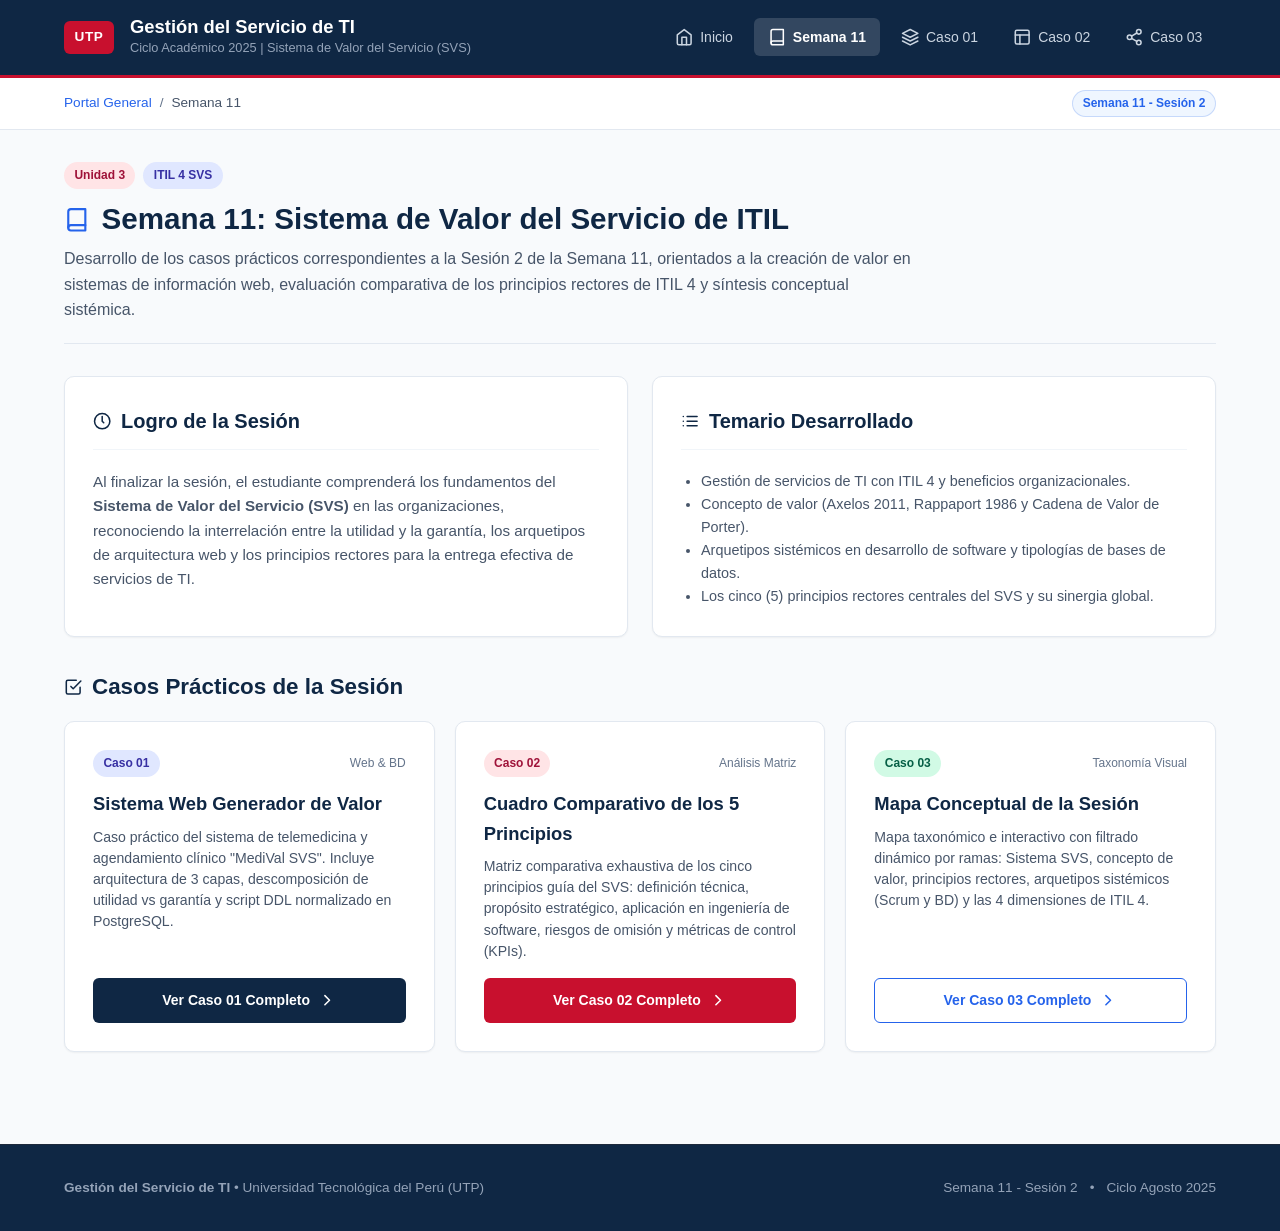
==== semana11/index.html @ 0af180ba "feat: estructura base del curso y desarrollo de casos prácticos semana 11" ====
<!DOCTYPE html>
<html lang="es">
<head>
  <meta charset="UTF-8">
  <meta name="viewport" content="width=device-width, initial-scale=1.0">
  <title>Semana 11: Sistema de Valor del Servicio e ITIL | Gestión del Servicio de TI</title>
  <link rel="stylesheet" href="../assets/css/main.css">
</head>
<body>

  <!-- Encabezado Principal -->
  <header class="header-top">
    <div class="header-container">
      <a href="../index.html" class="brand-section">
        <span class="brand-badge">UTP</span>
        <div>
          <div class="brand-title">Gestión del Servicio de TI</div>
          <div class="brand-subtitle">Ciclo Académico 2025 | Sistema de Valor del Servicio (SVS)</div>
        </div>
      </a>
      <nav class="header-nav">
        <a href="../index.html" class="nav-link">
          <svg class="icon" viewBox="0 0 24 24"><path d="m3 9 9-7 9 7v11a2 2 0 0 1-2 2H5a2 2 0 0 1-2-2z"></path><polyline points="9 22 9 12 15 12 15 22"></polyline></svg>
          Inicio
        </a>
        <a href="index.html" class="nav-link active">
          <svg class="icon" viewBox="0 0 24 24"><path d="M4 19.5A2.5 2.5 0 0 1 6.5 17H20"></path><path d="M6.5 2H20v20H6.5A2.5 2.5 0 0 1 4 19.5v-15A2.5 2.5 0 0 1 6.5 2z"></path></svg>
          Semana 11
        </a>
        <a href="caso01/index.html" class="nav-link">
          <svg class="icon" viewBox="0 0 24 24"><polygon points="12 2 2 7 12 12 22 7 12 2"></polygon><polyline points="2 17 12 22 22 17"></polyline><polyline points="2 12 12 17 22 12"></polyline></svg>
          Caso 01
        </a>
        <a href="caso02/index.html" class="nav-link">
          <svg class="icon" viewBox="0 0 24 24"><rect x="3" y="3" width="18" height="18" rx="2" ry="2"></rect><line x1="3" y1="9" x2="21" y2="9"></line><line x1="9" y1="21" x2="9" y2="9"></line></svg>
          Caso 02
        </a>
        <a href="caso03/index.html" class="nav-link">
          <svg class="icon" viewBox="0 0 24 24"><circle cx="18" cy="5" r="3"></circle><circle cx="6" cy="12" r="3"></circle><circle cx="18" cy="19" r="3"></circle><line x1="8.59" y1="13.51" x2="15.42" y2="17.49"></line><line x1="15.41" y1="6.51" x2="8.59" y2="10.49"></line></svg>
          Caso 03
        </a>
      </nav>
    </div>
  </header>

  <!-- Barra de Ruta y Metadatos -->
  <div class="breadcrumb-bar">
    <div class="breadcrumb-container">
      <div class="breadcrumbs">
        <a href="../index.html">Portal General</a>
        <span class="breadcrumb-separator">/</span>
        <span>Semana 11</span>
      </div>
      <div class="session-tag">Semana 11 - Sesión 2</div>
    </div>
  </div>

  <!-- Contenido Central -->
  <main class="main-wrapper">
    <div class="page-header">
      <div style="display: flex; gap: 0.5rem; margin-bottom: 0.75rem;">
        <span class="badge badge-accent">Unidad 3</span>
        <span class="badge badge-primary">ITIL 4 SVS</span>
      </div>
      <h1 class="page-title">
        <svg class="icon icon-lg" style="color: var(--secondary);" viewBox="0 0 24 24"><path d="M4 19.5A2.5 2.5 0 0 1 6.5 17H20"></path><path d="M6.5 2H20v20H6.5A2.5 2.5 0 0 1 4 19.5v-15A2.5 2.5 0 0 1 6.5 2z"></path></svg>
        Semana 11: Sistema de Valor del Servicio de ITIL
      </h1>
      <p class="page-description">
        Desarrollo de los casos prácticos correspondientes a la Sesión 2 de la Semana 11, orientados a la creación de valor en sistemas de información web, evaluación comparativa de los principios rectores de ITIL 4 y síntesis conceptual sistémica.
      </p>
    </div>

    <!-- Resumen y Logro de la Sesión -->
    <div class="grid-2" style="margin-bottom: 2rem;">
      <div class="card" style="margin-bottom: 0;">
        <div class="card-header">
          <h2 class="card-title">
            <svg class="icon" viewBox="0 0 24 24"><circle cx="12" cy="12" r="10"></circle><polyline points="12 6 12 12 14 14"></polyline></svg>
            Logro de la Sesión
          </h2>
        </div>
        <p style="color: var(--text-muted); font-size: 0.95rem;">
          Al finalizar la sesión, el estudiante comprenderá los fundamentos del <strong>Sistema de Valor del Servicio (SVS)</strong> en las organizaciones, reconociendo la interrelación entre la utilidad y la garantía, los arquetipos de arquitectura web y los principios rectores para la entrega efectiva de servicios de TI.
        </p>
      </div>

      <div class="card" style="margin-bottom: 0;">
        <div class="card-header">
          <h2 class="card-title">
            <svg class="icon" viewBox="0 0 24 24"><line x1="8" y1="6" x2="21" y2="6"></line><line x1="8" y1="12" x2="21" y2="12"></line><line x1="8" y1="18" x2="21" y2="18"></line><line x1="3" y1="6" x2="3.01" y2="6"></line><line x1="3" y1="12" x2="3.01" y2="12"></line><line x1="3" y1="18" x2="3.01" y2="18"></line></svg>
            Temario Desarrollado
          </h2>
        </div>
        <ul style="margin-left: 1.25rem; font-size: 0.9rem; color: var(--text-muted); line-height: 1.6;">
          <li>Gestión de servicios de TI con ITIL 4 y beneficios organizacionales.</li>
          <li>Concepto de valor (Axelos 2011, Rappaport 1986 y Cadena de Valor de Porter).</li>
          <li>Arquetipos sistémicos en desarrollo de software y tipologías de bases de datos.</li>
          <li>Los cinco (5) principios rectores centrales del SVS y su sinergia global.</li>
        </ul>
      </div>
    </div>

    <!-- Actividades Prácticas Desarrolladas -->
    <h2 class="section-heading">
      <svg class="icon" viewBox="0 0 24 24"><polyline points="9 11 12 14 22 4"></polyline><path d="M21 12v7a2 2 0 0 1-2 2H5a2 2 0 0 1-2-2V5a2 2 0 0 1 2-2h11"></path></svg>
      Casos Prácticos de la Sesión
    </h2>

    <div class="grid-3" style="margin-bottom: 2rem;">
      <!-- Tarjeta Caso 01 -->
      <div class="card" style="display: flex; flex-direction: column; justify-content: space-between;">
        <div>
          <div style="display: flex; justify-content: space-between; align-items: center; margin-bottom: 0.75rem;">
            <span class="badge badge-primary">Caso 01</span>
            <span style="font-size: 0.75rem; color: var(--text-subtle);">Web & BD</span>
          </div>
          <h3 style="font-size: 1.15rem; font-weight: 700; color: var(--primary); margin-bottom: 0.5rem;">
            Sistema Web Generador de Valor
          </h3>
          <p style="font-size: 0.88rem; color: var(--text-muted); line-height: 1.5; margin-bottom: 1rem;">
            Caso práctico del sistema de telemedicina y agendamiento clínico "MediVal SVS". Incluye arquitectura de 3 capas, descomposición de utilidad vs garantía y script DDL normalizado en PostgreSQL.
          </p>
        </div>
        <a href="caso01/index.html" class="btn btn-primary" style="justify-content: center; width: 100%;">
          Ver Caso 01 Completo
          <svg class="icon" viewBox="0 0 24 24"><polyline points="9 18 15 12 9 6"></polyline></svg>
        </a>
      </div>

      <!-- Tarjeta Caso 02 -->
      <div class="card" style="display: flex; flex-direction: column; justify-content: space-between;">
        <div>
          <div style="display: flex; justify-content: space-between; align-items: center; margin-bottom: 0.75rem;">
            <span class="badge badge-accent">Caso 02</span>
            <span style="font-size: 0.75rem; color: var(--text-subtle);">Análisis Matriz</span>
          </div>
          <h3 style="font-size: 1.15rem; font-weight: 700; color: var(--primary); margin-bottom: 0.5rem;">
            Cuadro Comparativo de los 5 Principios
          </h3>
          <p style="font-size: 0.88rem; color: var(--text-muted); line-height: 1.5; margin-bottom: 1rem;">
            Matriz comparativa exhaustiva de los cinco principios guía del SVS: definición técnica, propósito estratégico, aplicación en ingeniería de software, riesgos de omisión y métricas de control (KPIs).
          </p>
        </div>
        <a href="caso02/index.html" class="btn btn-accent" style="justify-content: center; width: 100%;">
          Ver Caso 02 Completo
          <svg class="icon" viewBox="0 0 24 24"><polyline points="9 18 15 12 9 6"></polyline></svg>
        </a>
      </div>

      <!-- Tarjeta Caso 03 -->
      <div class="card" style="display: flex; flex-direction: column; justify-content: space-between;">
        <div>
          <div style="display: flex; justify-content: space-between; align-items: center; margin-bottom: 0.75rem;">
            <span class="badge badge-success">Caso 03</span>
            <span style="font-size: 0.75rem; color: var(--text-subtle);">Taxonomía Visual</span>
          </div>
          <h3 style="font-size: 1.15rem; font-weight: 700; color: var(--primary); margin-bottom: 0.5rem;">
            Mapa Conceptual de la Sesión
          </h3>
          <p style="font-size: 0.88rem; color: var(--text-muted); line-height: 1.5; margin-bottom: 1rem;">
            Mapa taxonómico e interactivo con filtrado dinámico por ramas: Sistema SVS, concepto de valor, principios rectores, arquetipos sistémicos (Scrum y BD) y las 4 dimensiones de ITIL 4.
          </p>
        </div>
        <a href="caso03/index.html" class="btn btn-outline" style="justify-content: center; width: 100%; border-color: var(--secondary); color: var(--secondary);">
          Ver Caso 03 Completo
          <svg class="icon" viewBox="0 0 24 24"><polyline points="9 18 15 12 9 6"></polyline></svg>
        </a>
      </div>
    </div>
  </main>

  <!-- Pie de página -->
  <footer class="footer-main">
    <div class="footer-container">
      <div>
        <strong>Gestión del Servicio de TI</strong> &bull; Universidad Tecnológica del Perú (UTP)
      </div>
      <div class="footer-meta">
        <span>Semana 11 - Sesión 2</span>
        <span>&bull;</span>
        <span>Ciclo Agosto 2025</span>
      </div>
    </div>
  </footer>

  <script src="../assets/js/main.js"></script>
</body>
</html>
---- assets/css/main.css ----
:root {
  --primary: #0f2744;
  --primary-light: #1e3a5f;
  --accent: #c8102e; /* UTP Crimson */
  --accent-hover: #a50d24;
  --secondary: #2563eb;
  --secondary-light: #eff6ff;
  --success: #0d9488;
  --success-bg: #f0fdfa;
  --warning: #d97706;
  --warning-bg: #fffbeb;
  --info: #0284c7;
  --info-bg: #f0f9ff;
  --surface: #ffffff;
  --background: #f8fafc;
  --card-bg: #ffffff;
  --text-main: #0f172a;
  --text-muted: #475569;
  --text-subtle: #64748b;
  --border: #e2e8f0;
  --border-light: #f1f5f9;
  --shadow-sm: 0 1px 2px 0 rgb(0 0 0 / 0.05);
  --shadow: 0 4px 6px -1px rgb(0 0 0 / 0.07), 0 2px 4px -2px rgb(0 0 0 / 0.05);
  --shadow-md: 0 10px 15px -3px rgb(0 0 0 / 0.08), 0 4px 6px -4px rgb(0 0 0 / 0.04);
  --radius-sm: 6px;
  --radius: 10px;
  --radius-lg: 14px;
  --font-family: -apple-system, BlinkMacSystemFont, "Segoe UI", Roboto, "Helvetica Neue", Arial, sans-serif;
  --font-mono: ui-monospace, SFMono-Regular, Menlo, Monaco, Consolas, "Liberation Mono", "Courier New", monospace;
}

*, *::before, *::after {
  box-sizing: border-box;
  margin: 0;
  padding: 0;
}

body {
  font-family: var(--font-family);
  background-color: var(--background);
  color: var(--text-main);
  line-height: 1.6;
  -webkit-font-smoothing: antialiased;
  min-height: 100vh;
  display: flex;
  flex-direction: column;
}

/* Header & Navigation */
.header-top {
  background-color: var(--primary);
  color: #ffffff;
  border-bottom: 3px solid var(--accent);
}

.header-container {
  max-width: 1200px;
  margin: 0 auto;
  padding: 1rem 1.5rem;
  display: flex;
  align-items: center;
  justify-content: space-between;
  flex-wrap: wrap;
  gap: 1rem;
}

.brand-section {
  display: flex;
  align-items: center;
  gap: 1rem;
  text-decoration: none;
  color: #ffffff;
}

.brand-badge {
  background-color: var(--accent);
  color: #ffffff;
  font-weight: 800;
  font-size: 0.85rem;
  padding: 0.35rem 0.65rem;
  border-radius: var(--radius-sm);
  letter-spacing: 0.05em;
  display: inline-flex;
  align-items: center;
}

.brand-title {
  font-size: 1.15rem;
  font-weight: 700;
  line-height: 1.2;
}

.brand-subtitle {
  font-size: 0.8rem;
  color: #94a3b8;
  font-weight: 400;
}

.header-nav {
  display: flex;
  align-items: center;
  gap: 0.5rem;
  flex-wrap: wrap;
}

.nav-link {
  color: #cbd5e1;
  text-decoration: none;
  font-size: 0.875rem;
  font-weight: 500;
  padding: 0.5rem 0.85rem;
  border-radius: var(--radius-sm);
  transition: all 0.15s ease-in-out;
  display: inline-flex;
  align-items: center;
  gap: 0.4rem;
}

.nav-link:hover {
  color: #ffffff;
  background-color: rgba(255, 255, 255, 0.1);
}

.nav-link.active {
  color: #ffffff;
  background-color: rgba(255, 255, 255, 0.15);
  font-weight: 600;
}

/* Sub-header / Breadcrumbs */
.breadcrumb-bar {
  background-color: var(--surface);
  border-bottom: 1px solid var(--border);
  padding: 0.75rem 0;
}

.breadcrumb-container {
  max-width: 1200px;
  margin: 0 auto;
  padding: 0 1.5rem;
  display: flex;
  align-items: center;
  justify-content: space-between;
  flex-wrap: wrap;
  gap: 0.5rem;
}

.breadcrumbs {
  display: flex;
  align-items: center;
  gap: 0.5rem;
  font-size: 0.85rem;
  color: var(--text-muted);
}

.breadcrumbs a {
  color: var(--secondary);
  text-decoration: none;
}

.breadcrumbs a:hover {
  text-decoration: underline;
}

.breadcrumb-separator {
  color: var(--text-subtle);
}

.session-tag {
  font-size: 0.75rem;
  font-weight: 600;
  background-color: var(--secondary-light);
  color: var(--secondary);
  padding: 0.2rem 0.6rem;
  border-radius: 9999px;
  border: 1px solid rgba(37, 99, 235, 0.2);
}

/* Main Content Area */
.main-wrapper {
  max-width: 1200px;
  margin: 0 auto;
  padding: 2rem 1.5rem;
  width: 100%;
  flex: 1;
}

/* Page Titles */
.page-header {
  margin-bottom: 2rem;
  padding-bottom: 1.25rem;
  border-bottom: 1px solid var(--border);
}

.page-title {
  font-size: 1.85rem;
  font-weight: 800;
  color: var(--primary);
  line-height: 1.25;
  margin-bottom: 0.5rem;
  display: flex;
  align-items: center;
  gap: 0.75rem;
}

.page-description {
  font-size: 1rem;
  color: var(--text-muted);
  max-width: 850px;
}

/* Cards & Sections */
.card {
  background-color: var(--surface);
  border-radius: var(--radius);
  border: 1px solid var(--border);
  box-shadow: var(--shadow-sm);
  padding: 1.75rem;
  margin-bottom: 1.75rem;
}

.card-header {
  display: flex;
  align-items: center;
  justify-content: space-between;
  margin-bottom: 1.25rem;
  padding-bottom: 0.75rem;
  border-bottom: 1px solid var(--border-light);
}

.card-title {
  font-size: 1.25rem;
  font-weight: 700;
  color: var(--primary);
  display: flex;
  align-items: center;
  gap: 0.6rem;
}

/* Section Headings */
h2.section-heading {
  font-size: 1.4rem;
  font-weight: 700;
  color: var(--primary);
  margin-top: 2rem;
  margin-bottom: 1rem;
  display: flex;
  align-items: center;
  gap: 0.6rem;
}

h3.sub-heading {
  font-size: 1.15rem;
  font-weight: 600;
  color: var(--primary-light);
  margin-top: 1.5rem;
  margin-bottom: 0.75rem;
}

/* Grid Layouts */
.grid-2 {
  display: grid;
  grid-template-columns: repeat(2, 1fr);
  gap: 1.5rem;
}

.grid-3 {
  display: grid;
  grid-template-columns: repeat(3, 1fr);
  gap: 1.25rem;
}

.grid-4 {
  display: grid;
  grid-template-columns: repeat(4, 1fr);
  gap: 1rem;
}

@media (max-width: 900px) {
  .grid-2, .grid-3, .grid-4 {
    grid-template-columns: 1fr;
  }
}

/* Callouts / Alerts */
.callout {
  padding: 1.25rem;
  border-radius: var(--radius-sm);
  margin-bottom: 1.25rem;
  border-left: 4px solid transparent;
  background-color: var(--surface);
}

.callout-info {
  background-color: var(--info-bg);
  border-left-color: var(--info);
  color: #0369a1;
}

.callout-info p {
  color: #0f172a;
}

.callout-success {
  background-color: var(--success-bg);
  border-left-color: var(--success);
  color: #0f766e;
}

.callout-success p {
  color: #0f172a;
}

.callout-accent {
  background-color: #fff1f2;
  border-left-color: var(--accent);
  color: #9f1239;
}

.callout-accent p {
  color: #0f172a;
}

/* Badges & Tags */
.badge {
  display: inline-flex;
  align-items: center;
  gap: 0.35rem;
  padding: 0.25rem 0.65rem;
  font-size: 0.75rem;
  font-weight: 600;
  border-radius: 9999px;
}

.badge-primary {
  background-color: #e0e7ff;
  color: #3730a3;
}

.badge-success {
  background-color: #d1fae5;
  color: #065f46;
}

.badge-accent {
  background-color: #ffe4e6;
  color: #9f1239;
}

.badge-muted {
  background-color: #f1f5f9;
  color: #475569;
}

/* Tables */
.table-responsive {
  width: 100%;
  overflow-x: auto;
  border: 1px solid var(--border);
  border-radius: var(--radius);
  background-color: var(--surface);
  margin-bottom: 1.5rem;
}

.table-custom {
  width: 100%;
  border-collapse: collapse;
  font-size: 0.9rem;
  text-align: left;
}

.table-custom th {
  background-color: #f1f5f9;
  color: var(--primary);
  font-weight: 700;
  padding: 1rem;
  border-bottom: 2px solid var(--border);
  white-space: nowrap;
}

.table-custom td {
  padding: 1rem;
  border-bottom: 1px solid var(--border);
  vertical-align: top;
}

.table-custom tr:last-child td {
  border-bottom: none;
}

.table-custom tr:hover td {
  background-color: #f8fafc;
}

/* Code Blocks */
pre.code-block {
  background-color: #0f172a;
  color: #f8fafc;
  padding: 1.25rem;
  border-radius: var(--radius);
  font-family: var(--font-mono);
  font-size: 0.85rem;
  overflow-x: auto;
  line-height: 1.5;
  margin: 1rem 0;
  border: 1px solid #1e293b;
}

code.inline-code {
  font-family: var(--font-mono);
  font-size: 0.85em;
  background-color: #f1f5f9;
  color: #be123c;
  padding: 0.15rem 0.4rem;
  border-radius: var(--radius-sm);
  border: 1px solid #e2e8f0;
}

/* Buttons */
.btn {
  display: inline-flex;
  align-items: center;
  gap: 0.5rem;
  font-size: 0.875rem;
  font-weight: 600;
  padding: 0.65rem 1.25rem;
  border-radius: var(--radius-sm);
  border: 1px solid transparent;
  cursor: pointer;
  text-decoration: none;
  transition: all 0.15s ease-in-out;
}

.btn-primary {
  background-color: var(--primary);
  color: #ffffff;
}

.btn-primary:hover {
  background-color: var(--primary-light);
}

.btn-accent {
  background-color: var(--accent);
  color: #ffffff;
}

.btn-accent:hover {
  background-color: var(--accent-hover);
}

.btn-outline {
  background-color: transparent;
  border-color: var(--border);
  color: var(--text-main);
}

.btn-outline:hover {
  background-color: #f1f5f9;
}

/* Case Navigation / Footer Cards */
.case-nav-footer {
  display: grid;
  grid-template-columns: repeat(3, 1fr);
  gap: 1rem;
  margin-top: 3rem;
  padding-top: 2rem;
  border-top: 1px solid var(--border);
}

@media (max-width: 768px) {
  .case-nav-footer {
    grid-template-columns: 1fr;
  }
}

.case-nav-card {
  display: block;
  background-color: var(--surface);
  border: 1px solid var(--border);
  border-radius: var(--radius);
  padding: 1.25rem;
  text-decoration: none;
  color: var(--text-main);
  transition: all 0.2s ease-in-out;
}

.case-nav-card:hover {
  border-color: var(--secondary);
  box-shadow: var(--shadow);
  transform: translateY(-2px);
}

.case-nav-label {
  font-size: 0.75rem;
  font-weight: 700;
  text-transform: uppercase;
  color: var(--secondary);
  letter-spacing: 0.05em;
  margin-bottom: 0.25rem;
}

.case-nav-title {
  font-size: 0.95rem;
  font-weight: 700;
  color: var(--primary);
}

/* Footer */
.footer-main {
  background-color: var(--primary);
  color: #94a3b8;
  border-top: 1px solid #1e293b;
  padding: 2rem 0;
  margin-top: auto;
  font-size: 0.85rem;
}

.footer-container {
  max-width: 1200px;
  margin: 0 auto;
  padding: 0 1.5rem;
  display: flex;
  align-items: center;
  justify-content: space-between;
  flex-wrap: wrap;
  gap: 1rem;
}

.footer-meta {
  display: flex;
  align-items: center;
  gap: 0.75rem;
}

/* SVG Icon styles */
.icon {
  display: inline-block;
  width: 1.15rem;
  height: 1.15rem;
  stroke-width: 2;
  stroke: currentColor;
  fill: none;
  stroke-linecap: round;
  stroke-linejoin: round;
  vertical-align: middle;
  flex-shrink: 0;
}

.icon-lg {
  width: 1.6rem;
  height: 1.6rem;
}

.icon-xl {
  width: 2.25rem;
  height: 2.25rem;
}

/* Diagram styling */
.diagram-canvas {
  background-color: #ffffff;
  border: 1px solid var(--border);
  border-radius: var(--radius);
  padding: 1.5rem;
  overflow-x: auto;
}

/* Concept Map Styles */
.concept-map-container {
  display: flex;
  flex-direction: column;
  gap: 2rem;
  padding: 1rem 0;
}

.map-node-central {
  background: linear-gradient(135deg, var(--primary) 0%, #1e3a5f 100%);
  color: #ffffff;
  padding: 1.5rem;
  border-radius: var(--radius-lg);
  text-align: center;
  max-width: 600px;
  margin: 0 auto;
  box-shadow: var(--shadow-md);
  border: 2px solid #3b82f6;
}

.map-branches-grid {
  display: grid;
  grid-template-columns: repeat(auto-fit, minmax(280px, 1fr));
  gap: 1.5rem;
  margin-top: 1rem;
}

.map-branch-card {
  background-color: var(--surface);
  border: 1px solid var(--border);
  border-radius: var(--radius);
  padding: 1.25rem;
  box-shadow: var(--shadow-sm);
  display: flex;
  flex-direction: column;
  transition: all 0.2s ease;
  position: relative;
}

.map-branch-card:hover {
  transform: translateY(-2px);
  box-shadow: var(--shadow);
  border-color: var(--secondary);
}

.map-branch-card.accent-border {
  border-top: 4px solid var(--accent);
}

.map-branch-card.primary-border {
  border-top: 4px solid var(--secondary);
}

.map-branch-card.success-border {
  border-top: 4px solid var(--success);
}

.map-branch-card.warning-border {
  border-top: 4px solid var(--warning);
}

.map-subnodes-list {
  list-style: none;
  margin-top: 0.75rem;
  display: flex;
  flex-direction: column;
  gap: 0.65rem;
}

.map-subnode-item {
  background-color: var(--background);
  border: 1px solid var(--border-light);
  border-radius: var(--radius-sm);
  padding: 0.75rem 0.85rem;
  font-size: 0.85rem;
}

.map-subnode-item strong {
  display: block;
  color: var(--primary);
  margin-bottom: 0.2rem;
}

.filter-bar {
  display: flex;
  flex-wrap: wrap;
  gap: 0.5rem;
  margin-bottom: 1.5rem;
}

.filter-btn {
  background-color: var(--surface);
  border: 1px solid var(--border);
  color: var(--text-muted);
  font-size: 0.825rem;
  font-weight: 600;
  padding: 0.5rem 1rem;
  border-radius: 9999px;
  cursor: pointer;
  transition: all 0.15s ease;
  display: inline-flex;
  align-items: center;
  gap: 0.4rem;
}

.filter-btn:hover {
  background-color: #f1f5f9;
  color: var(--primary);
}

.filter-btn.active {
  background-color: var(--primary);
  color: #ffffff;
  border-color: var(--primary);
}

/* Print styling */
@media print {
  .header-top, .breadcrumb-bar, .case-nav-footer, .footer-main {
    display: none;
  }
  body {
    background-color: #ffffff;
    color: #000000;
  }
  .card {
    border: 1px solid #ccc;
    box-shadow: none;
    page-break-inside: avoid;
  }
}
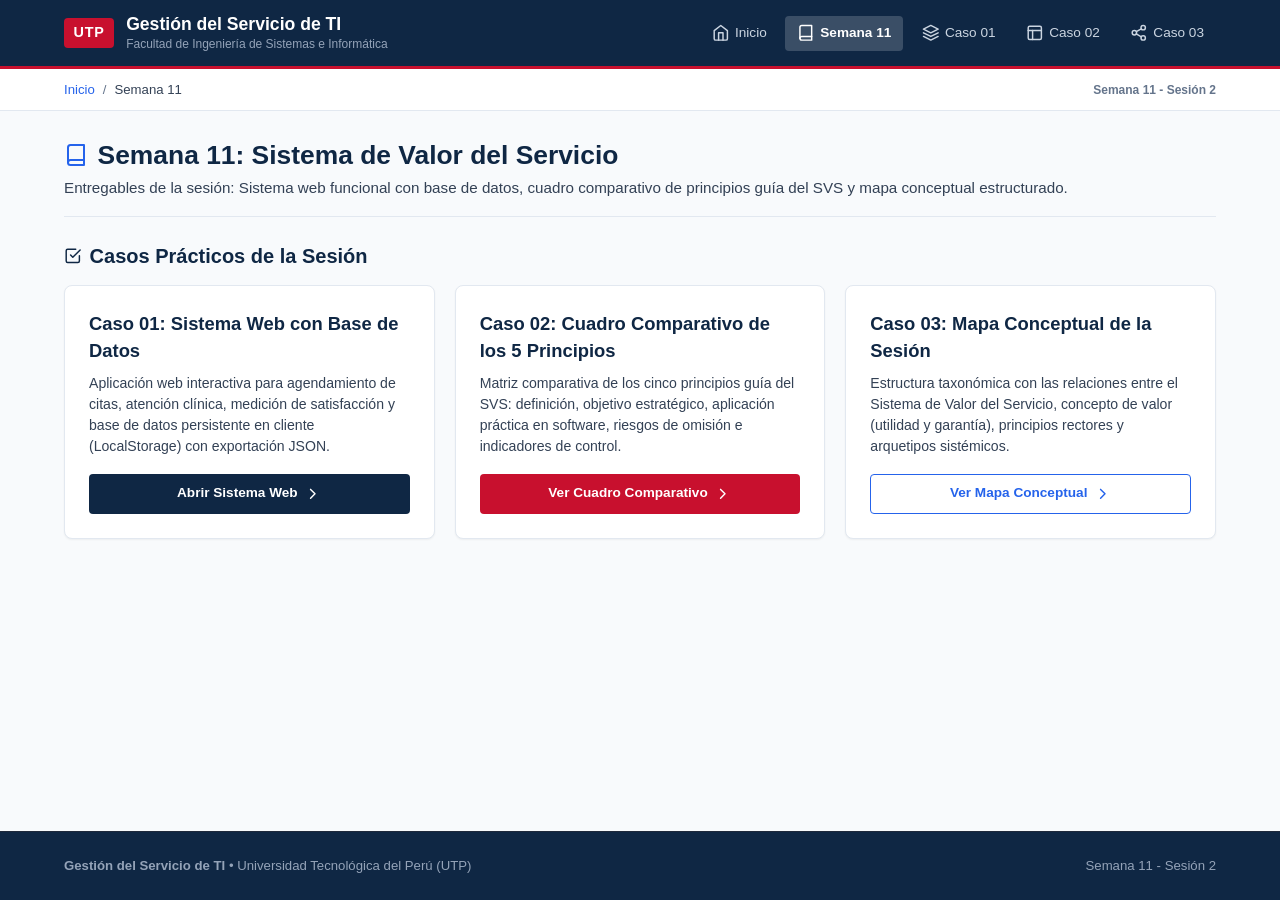
==== commit 6837d473: "refactor: eliminar badges y meta-textos, e implementar sistema web interactivo con base de datos en " ====
--- a/semana11/index.html
+++ b/semana11/index.html
@@ -3,7 +3,7 @@
 <head>
   <meta charset="UTF-8">
   <meta name="viewport" content="width=device-width, initial-scale=1.0">
-  <title>Semana 11: Sistema de Valor del Servicio e ITIL | Gestión del Servicio de TI</title>
+  <title>Semana 11: Sistema de Valor del Servicio | Gestión del Servicio de TI</title>
   <link rel="stylesheet" href="../assets/css/main.css">
 </head>
 <body>
@@ -12,10 +12,10 @@
   <header class="header-top">
     <div class="header-container">
       <a href="../index.html" class="brand-section">
-        <span class="brand-badge">UTP</span>
+        <span class="brand-logo-text">UTP</span>
         <div>
           <div class="brand-title">Gestión del Servicio de TI</div>
-          <div class="brand-subtitle">Ciclo Académico 2025 | Sistema de Valor del Servicio (SVS)</div>
+          <div class="brand-subtitle">Facultad de Ingeniería de Sistemas e Informática</div>
         </div>
       </a>
       <nav class="header-nav">
@@ -43,62 +43,28 @@
     </div>
   </header>
 
-  <!-- Barra de Ruta y Metadatos -->
+  <!-- Barra de Ruta -->
   <div class="breadcrumb-bar">
     <div class="breadcrumb-container">
       <div class="breadcrumbs">
-        <a href="../index.html">Portal General</a>
+        <a href="../index.html">Inicio</a>
         <span class="breadcrumb-separator">/</span>
         <span>Semana 11</span>
       </div>
-      <div class="session-tag">Semana 11 - Sesión 2</div>
+      <div class="session-indicator">Semana 11 - Sesión 2</div>
     </div>
   </div>
 
   <!-- Contenido Central -->
   <main class="main-wrapper">
     <div class="page-header">
-      <div style="display: flex; gap: 0.5rem; margin-bottom: 0.75rem;">
-        <span class="badge badge-accent">Unidad 3</span>
-        <span class="badge badge-primary">ITIL 4 SVS</span>
-      </div>
       <h1 class="page-title">
         <svg class="icon icon-lg" style="color: var(--secondary);" viewBox="0 0 24 24"><path d="M4 19.5A2.5 2.5 0 0 1 6.5 17H20"></path><path d="M6.5 2H20v20H6.5A2.5 2.5 0 0 1 4 19.5v-15A2.5 2.5 0 0 1 6.5 2z"></path></svg>
-        Semana 11: Sistema de Valor del Servicio de ITIL
+        Semana 11: Sistema de Valor del Servicio
       </h1>
       <p class="page-description">
-        Desarrollo de los casos prácticos correspondientes a la Sesión 2 de la Semana 11, orientados a la creación de valor en sistemas de información web, evaluación comparativa de los principios rectores de ITIL 4 y síntesis conceptual sistémica.
+        Entregables de la sesión: Sistema web funcional con base de datos, cuadro comparativo de principios guía del SVS y mapa conceptual estructurado.
       </p>
-    </div>
-
-    <!-- Resumen y Logro de la Sesión -->
-    <div class="grid-2" style="margin-bottom: 2rem;">
-      <div class="card" style="margin-bottom: 0;">
-        <div class="card-header">
-          <h2 class="card-title">
-            <svg class="icon" viewBox="0 0 24 24"><circle cx="12" cy="12" r="10"></circle><polyline points="12 6 12 12 14 14"></polyline></svg>
-            Logro de la Sesión
-          </h2>
-        </div>
-        <p style="color: var(--text-muted); font-size: 0.95rem;">
-          Al finalizar la sesión, el estudiante comprenderá los fundamentos del <strong>Sistema de Valor del Servicio (SVS)</strong> en las organizaciones, reconociendo la interrelación entre la utilidad y la garantía, los arquetipos de arquitectura web y los principios rectores para la entrega efectiva de servicios de TI.
-        </p>
-      </div>
-
-      <div class="card" style="margin-bottom: 0;">
-        <div class="card-header">
-          <h2 class="card-title">
-            <svg class="icon" viewBox="0 0 24 24"><line x1="8" y1="6" x2="21" y2="6"></line><line x1="8" y1="12" x2="21" y2="12"></line><line x1="8" y1="18" x2="21" y2="18"></line><line x1="3" y1="6" x2="3.01" y2="6"></line><line x1="3" y1="12" x2="3.01" y2="12"></line><line x1="3" y1="18" x2="3.01" y2="18"></line></svg>
-            Temario Desarrollado
-          </h2>
-        </div>
-        <ul style="margin-left: 1.25rem; font-size: 0.9rem; color: var(--text-muted); line-height: 1.6;">
-          <li>Gestión de servicios de TI con ITIL 4 y beneficios organizacionales.</li>
-          <li>Concepto de valor (Axelos 2011, Rappaport 1986 y Cadena de Valor de Porter).</li>
-          <li>Arquetipos sistémicos en desarrollo de software y tipologías de bases de datos.</li>
-          <li>Los cinco (5) principios rectores centrales del SVS y su sinergia global.</li>
-        </ul>
-      </div>
     </div>
 
     <!-- Actividades Prácticas Desarrolladas -->
@@ -111,19 +77,15 @@
       <!-- Tarjeta Caso 01 -->
       <div class="card" style="display: flex; flex-direction: column; justify-content: space-between;">
         <div>
-          <div style="display: flex; justify-content: space-between; align-items: center; margin-bottom: 0.75rem;">
-            <span class="badge badge-primary">Caso 01</span>
-            <span style="font-size: 0.75rem; color: var(--text-subtle);">Web & BD</span>
-          </div>
           <h3 style="font-size: 1.15rem; font-weight: 700; color: var(--primary); margin-bottom: 0.5rem;">
-            Sistema Web Generador de Valor
+            Caso 01: Sistema Web con Base de Datos
           </h3>
           <p style="font-size: 0.88rem; color: var(--text-muted); line-height: 1.5; margin-bottom: 1rem;">
-            Caso práctico del sistema de telemedicina y agendamiento clínico "MediVal SVS". Incluye arquitectura de 3 capas, descomposición de utilidad vs garantía y script DDL normalizado en PostgreSQL.
+            Aplicación web interactiva para agendamiento de citas, atención clínica, medición de satisfacción y base de datos persistente en cliente (LocalStorage) con exportación JSON.
           </p>
         </div>
         <a href="caso01/index.html" class="btn btn-primary" style="justify-content: center; width: 100%;">
-          Ver Caso 01 Completo
+          Abrir Sistema Web
           <svg class="icon" viewBox="0 0 24 24"><polyline points="9 18 15 12 9 6"></polyline></svg>
         </a>
       </div>
@@ -131,19 +93,15 @@
       <!-- Tarjeta Caso 02 -->
       <div class="card" style="display: flex; flex-direction: column; justify-content: space-between;">
         <div>
-          <div style="display: flex; justify-content: space-between; align-items: center; margin-bottom: 0.75rem;">
-            <span class="badge badge-accent">Caso 02</span>
-            <span style="font-size: 0.75rem; color: var(--text-subtle);">Análisis Matriz</span>
-          </div>
           <h3 style="font-size: 1.15rem; font-weight: 700; color: var(--primary); margin-bottom: 0.5rem;">
-            Cuadro Comparativo de los 5 Principios
+            Caso 02: Cuadro Comparativo de los 5 Principios
           </h3>
           <p style="font-size: 0.88rem; color: var(--text-muted); line-height: 1.5; margin-bottom: 1rem;">
-            Matriz comparativa exhaustiva de los cinco principios guía del SVS: definición técnica, propósito estratégico, aplicación en ingeniería de software, riesgos de omisión y métricas de control (KPIs).
+            Matriz comparativa de los cinco principios guía del SVS: definición, objetivo estratégico, aplicación práctica en software, riesgos de omisión e indicadores de control.
           </p>
         </div>
         <a href="caso02/index.html" class="btn btn-accent" style="justify-content: center; width: 100%;">
-          Ver Caso 02 Completo
+          Ver Cuadro Comparativo
           <svg class="icon" viewBox="0 0 24 24"><polyline points="9 18 15 12 9 6"></polyline></svg>
         </a>
       </div>
@@ -151,19 +109,15 @@
       <!-- Tarjeta Caso 03 -->
       <div class="card" style="display: flex; flex-direction: column; justify-content: space-between;">
         <div>
-          <div style="display: flex; justify-content: space-between; align-items: center; margin-bottom: 0.75rem;">
-            <span class="badge badge-success">Caso 03</span>
-            <span style="font-size: 0.75rem; color: var(--text-subtle);">Taxonomía Visual</span>
-          </div>
           <h3 style="font-size: 1.15rem; font-weight: 700; color: var(--primary); margin-bottom: 0.5rem;">
-            Mapa Conceptual de la Sesión
+            Caso 03: Mapa Conceptual de la Sesión
           </h3>
           <p style="font-size: 0.88rem; color: var(--text-muted); line-height: 1.5; margin-bottom: 1rem;">
-            Mapa taxonómico e interactivo con filtrado dinámico por ramas: Sistema SVS, concepto de valor, principios rectores, arquetipos sistémicos (Scrum y BD) y las 4 dimensiones de ITIL 4.
+            Estructura taxonómica con las relaciones entre el Sistema de Valor del Servicio, concepto de valor (utilidad y garantía), principios rectores y arquetipos sistémicos.
           </p>
         </div>
         <a href="caso03/index.html" class="btn btn-outline" style="justify-content: center; width: 100%; border-color: var(--secondary); color: var(--secondary);">
-          Ver Caso 03 Completo
+          Ver Mapa Conceptual
           <svg class="icon" viewBox="0 0 24 24"><polyline points="9 18 15 12 9 6"></polyline></svg>
         </a>
       </div>
@@ -178,8 +132,6 @@
       </div>
       <div class="footer-meta">
         <span>Semana 11 - Sesión 2</span>
-        <span>&bull;</span>
-        <span>Ciclo Agosto 2025</span>
       </div>
     </div>
   </footer>
--- a/assets/css/main.css
+++ b/assets/css/main.css
@@ -1,7 +1,7 @@
 :root {
   --primary: #0f2744;
   --primary-light: #1e3a5f;
-  --accent: #c8102e; /* UTP Crimson */
+  --accent: #c8102e;
   --accent-hover: #a50d24;
   --secondary: #2563eb;
   --secondary-light: #eff6ff;
@@ -13,20 +13,18 @@
   --info-bg: #f0f9ff;
   --surface: #ffffff;
   --background: #f8fafc;
-  --card-bg: #ffffff;
   --text-main: #0f172a;
-  --text-muted: #475569;
+  --text-muted: #334155;
   --text-subtle: #64748b;
   --border: #e2e8f0;
   --border-light: #f1f5f9;
   --shadow-sm: 0 1px 2px 0 rgb(0 0 0 / 0.05);
   --shadow: 0 4px 6px -1px rgb(0 0 0 / 0.07), 0 2px 4px -2px rgb(0 0 0 / 0.05);
-  --shadow-md: 0 10px 15px -3px rgb(0 0 0 / 0.08), 0 4px 6px -4px rgb(0 0 0 / 0.04);
-  --radius-sm: 6px;
-  --radius: 10px;
-  --radius-lg: 14px;
+  --radius-sm: 4px;
+  --radius: 8px;
+  --radius-lg: 12px;
   --font-family: -apple-system, BlinkMacSystemFont, "Segoe UI", Roboto, "Helvetica Neue", Arial, sans-serif;
-  --font-mono: ui-monospace, SFMono-Regular, Menlo, Monaco, Consolas, "Liberation Mono", "Courier New", monospace;
+  --font-mono: ui-monospace, SFMono-Regular, Menlo, Monaco, Consolas, monospace;
 }
 
 *, *::before, *::after {
@@ -39,7 +37,7 @@
   font-family: var(--font-family);
   background-color: var(--background);
   color: var(--text-main);
-  line-height: 1.6;
+  line-height: 1.5;
   -webkit-font-smoothing: antialiased;
   min-height: 100vh;
   display: flex;
@@ -56,7 +54,7 @@
 .header-container {
   max-width: 1200px;
   margin: 0 auto;
-  padding: 1rem 1.5rem;
+  padding: 0.85rem 1.5rem;
   display: flex;
   align-items: center;
   justify-content: space-between;
@@ -67,53 +65,50 @@
 .brand-section {
   display: flex;
   align-items: center;
-  gap: 1rem;
+  gap: 0.75rem;
   text-decoration: none;
   color: #ffffff;
 }
 
-.brand-badge {
+.brand-logo-text {
   background-color: var(--accent);
   color: #ffffff;
   font-weight: 800;
-  font-size: 0.85rem;
-  padding: 0.35rem 0.65rem;
+  font-size: 0.9rem;
+  padding: 0.25rem 0.6rem;
   border-radius: var(--radius-sm);
   letter-spacing: 0.05em;
-  display: inline-flex;
-  align-items: center;
 }
 
 .brand-title {
-  font-size: 1.15rem;
+  font-size: 1.1rem;
   font-weight: 700;
   line-height: 1.2;
 }
 
 .brand-subtitle {
-  font-size: 0.8rem;
+  font-size: 0.75rem;
   color: #94a3b8;
-  font-weight: 400;
 }
 
 .header-nav {
   display: flex;
   align-items: center;
-  gap: 0.5rem;
+  gap: 0.4rem;
   flex-wrap: wrap;
 }
 
 .nav-link {
   color: #cbd5e1;
   text-decoration: none;
-  font-size: 0.875rem;
+  font-size: 0.85rem;
   font-weight: 500;
-  padding: 0.5rem 0.85rem;
+  padding: 0.45rem 0.75rem;
   border-radius: var(--radius-sm);
   transition: all 0.15s ease-in-out;
   display: inline-flex;
   align-items: center;
-  gap: 0.4rem;
+  gap: 0.35rem;
 }
 
 .nav-link:hover {
@@ -123,15 +118,15 @@
 
 .nav-link.active {
   color: #ffffff;
-  background-color: rgba(255, 255, 255, 0.15);
+  background-color: rgba(255, 255, 255, 0.18);
   font-weight: 600;
 }
 
-/* Sub-header / Breadcrumbs */
+/* Breadcrumbs */
 .breadcrumb-bar {
   background-color: var(--surface);
   border-bottom: 1px solid var(--border);
-  padding: 0.75rem 0;
+  padding: 0.65rem 0;
 }
 
 .breadcrumb-container {
@@ -149,7 +144,7 @@
   display: flex;
   align-items: center;
   gap: 0.5rem;
-  font-size: 0.85rem;
+  font-size: 0.825rem;
   color: var(--text-muted);
 }
 
@@ -166,102 +161,96 @@
   color: var(--text-subtle);
 }
 
-.session-tag {
+.session-indicator {
   font-size: 0.75rem;
   font-weight: 600;
-  background-color: var(--secondary-light);
-  color: var(--secondary);
-  padding: 0.2rem 0.6rem;
-  border-radius: 9999px;
-  border: 1px solid rgba(37, 99, 235, 0.2);
+  color: var(--text-subtle);
 }
 
 /* Main Content Area */
 .main-wrapper {
   max-width: 1200px;
   margin: 0 auto;
-  padding: 2rem 1.5rem;
+  padding: 1.75rem 1.5rem;
   width: 100%;
   flex: 1;
 }
 
-/* Page Titles */
 .page-header {
-  margin-bottom: 2rem;
-  padding-bottom: 1.25rem;
+  margin-bottom: 1.5rem;
+  padding-bottom: 1rem;
   border-bottom: 1px solid var(--border);
 }
 
 .page-title {
-  font-size: 1.85rem;
+  font-size: 1.65rem;
   font-weight: 800;
   color: var(--primary);
   line-height: 1.25;
-  margin-bottom: 0.5rem;
-  display: flex;
-  align-items: center;
-  gap: 0.75rem;
+  margin-bottom: 0.35rem;
+  display: flex;
+  align-items: center;
+  gap: 0.6rem;
 }
 
 .page-description {
-  font-size: 1rem;
+  font-size: 0.95rem;
   color: var(--text-muted);
-  max-width: 850px;
-}
-
-/* Cards & Sections */
+}
+
+/* Cards */
 .card {
   background-color: var(--surface);
   border-radius: var(--radius);
   border: 1px solid var(--border);
   box-shadow: var(--shadow-sm);
-  padding: 1.75rem;
-  margin-bottom: 1.75rem;
+  padding: 1.5rem;
+  margin-bottom: 1.5rem;
 }
 
 .card-header {
   display: flex;
   align-items: center;
   justify-content: space-between;
-  margin-bottom: 1.25rem;
-  padding-bottom: 0.75rem;
+  margin-bottom: 1rem;
+  padding-bottom: 0.6rem;
   border-bottom: 1px solid var(--border-light);
 }
 
 .card-title {
+  font-size: 1.15rem;
+  font-weight: 700;
+  color: var(--primary);
+  display: flex;
+  align-items: center;
+  gap: 0.5rem;
+}
+
+/* Section Headings */
+h2.section-heading {
   font-size: 1.25rem;
   font-weight: 700;
   color: var(--primary);
-  display: flex;
-  align-items: center;
-  gap: 0.6rem;
-}
-
-/* Section Headings */
-h2.section-heading {
-  font-size: 1.4rem;
-  font-weight: 700;
-  color: var(--primary);
-  margin-top: 2rem;
-  margin-bottom: 1rem;
-  display: flex;
-  align-items: center;
-  gap: 0.6rem;
+  margin-top: 1.5rem;
+  margin-bottom: 0.85rem;
+  display: flex;
+  align-items: center;
+  gap: 0.5rem;
 }
 
 h3.sub-heading {
-  font-size: 1.15rem;
+  font-size: 1.05rem;
   font-weight: 600;
   color: var(--primary-light);
-  margin-top: 1.5rem;
-  margin-bottom: 0.75rem;
-}
-
-/* Grid Layouts */
+  margin-top: 1rem;
+  margin-bottom: 0.5rem;
+}
+
+/* Grids */
 .grid-2 {
   display: grid;
   grid-template-columns: repeat(2, 1fr);
-  gap: 1.5rem;
+  gap: 1.25rem;
 }
 
 .grid-3 {
@@ -276,80 +265,10 @@
   gap: 1rem;
 }
 
-@media (max-width: 900px) {
+@media (max-width: 850px) {
   .grid-2, .grid-3, .grid-4 {
     grid-template-columns: 1fr;
   }
-}
-
-/* Callouts / Alerts */
-.callout {
-  padding: 1.25rem;
-  border-radius: var(--radius-sm);
-  margin-bottom: 1.25rem;
-  border-left: 4px solid transparent;
-  background-color: var(--surface);
-}
-
-.callout-info {
-  background-color: var(--info-bg);
-  border-left-color: var(--info);
-  color: #0369a1;
-}
-
-.callout-info p {
-  color: #0f172a;
-}
-
-.callout-success {
-  background-color: var(--success-bg);
-  border-left-color: var(--success);
-  color: #0f766e;
-}
-
-.callout-success p {
-  color: #0f172a;
-}
-
-.callout-accent {
-  background-color: #fff1f2;
-  border-left-color: var(--accent);
-  color: #9f1239;
-}
-
-.callout-accent p {
-  color: #0f172a;
-}
-
-/* Badges & Tags */
-.badge {
-  display: inline-flex;
-  align-items: center;
-  gap: 0.35rem;
-  padding: 0.25rem 0.65rem;
-  font-size: 0.75rem;
-  font-weight: 600;
-  border-radius: 9999px;
-}
-
-.badge-primary {
-  background-color: #e0e7ff;
-  color: #3730a3;
-}
-
-.badge-success {
-  background-color: #d1fae5;
-  color: #065f46;
-}
-
-.badge-accent {
-  background-color: #ffe4e6;
-  color: #9f1239;
-}
-
-.badge-muted {
-  background-color: #f1f5f9;
-  color: #475569;
 }
 
 /* Tables */
@@ -359,13 +278,13 @@
   border: 1px solid var(--border);
   border-radius: var(--radius);
   background-color: var(--surface);
-  margin-bottom: 1.5rem;
+  margin-bottom: 1.25rem;
 }
 
 .table-custom {
   width: 100%;
   border-collapse: collapse;
-  font-size: 0.9rem;
+  font-size: 0.875rem;
   text-align: left;
 }
 
@@ -373,13 +292,13 @@
   background-color: #f1f5f9;
   color: var(--primary);
   font-weight: 700;
-  padding: 1rem;
+  padding: 0.85rem 1rem;
   border-bottom: 2px solid var(--border);
   white-space: nowrap;
 }
 
 .table-custom td {
-  padding: 1rem;
+  padding: 0.85rem 1rem;
   border-bottom: 1px solid var(--border);
   vertical-align: top;
 }
@@ -396,22 +315,21 @@
 pre.code-block {
   background-color: #0f172a;
   color: #f8fafc;
-  padding: 1.25rem;
+  padding: 1rem;
   border-radius: var(--radius);
   font-family: var(--font-mono);
-  font-size: 0.85rem;
+  font-size: 0.825rem;
   overflow-x: auto;
   line-height: 1.5;
-  margin: 1rem 0;
-  border: 1px solid #1e293b;
+  margin: 0.75rem 0;
 }
 
 code.inline-code {
   font-family: var(--font-mono);
-  font-size: 0.85em;
+  font-size: 0.825em;
   background-color: #f1f5f9;
   color: #be123c;
-  padding: 0.15rem 0.4rem;
+  padding: 0.15rem 0.35rem;
   border-radius: var(--radius-sm);
   border: 1px solid #e2e8f0;
 }
@@ -420,10 +338,10 @@
 .btn {
   display: inline-flex;
   align-items: center;
-  gap: 0.5rem;
-  font-size: 0.875rem;
+  gap: 0.4rem;
+  font-size: 0.85rem;
   font-weight: 600;
-  padding: 0.65rem 1.25rem;
+  padding: 0.55rem 1rem;
   border-radius: var(--radius-sm);
   border: 1px solid transparent;
   cursor: pointer;
@@ -459,13 +377,97 @@
   background-color: #f1f5f9;
 }
 
-/* Case Navigation / Footer Cards */
+.btn-success {
+  background-color: var(--success);
+  color: #ffffff;
+}
+
+.btn-success:hover {
+  background-color: #0f766e;
+}
+
+.btn-sm {
+  padding: 0.35rem 0.65rem;
+  font-size: 0.78rem;
+}
+
+/* Forms */
+.form-group {
+  margin-bottom: 1rem;
+}
+
+.form-label {
+  display: block;
+  font-size: 0.825rem;
+  font-weight: 600;
+  color: var(--primary);
+  margin-bottom: 0.35rem;
+}
+
+.form-control {
+  width: 100%;
+  padding: 0.55rem 0.75rem;
+  font-size: 0.85rem;
+  border: 1px solid var(--border);
+  border-radius: var(--radius-sm);
+  font-family: inherit;
+  background-color: #ffffff;
+}
+
+.form-control:focus {
+  outline: none;
+  border-color: var(--secondary);
+  box-shadow: 0 0 0 3px rgba(37, 99, 235, 0.15);
+}
+
+/* Interactive Tabs */
+.tab-nav {
+  display: flex;
+  gap: 0.25rem;
+  border-bottom: 1px solid var(--border);
+  margin-bottom: 1.25rem;
+  overflow-x: auto;
+}
+
+.tab-btn {
+  background: none;
+  border: none;
+  padding: 0.65rem 1rem;
+  font-size: 0.85rem;
+  font-weight: 600;
+  color: var(--text-subtle);
+  cursor: pointer;
+  border-bottom: 2px solid transparent;
+  display: inline-flex;
+  align-items: center;
+  gap: 0.4rem;
+  white-space: nowrap;
+}
+
+.tab-btn:hover {
+  color: var(--primary);
+}
+
+.tab-btn.active {
+  color: var(--secondary);
+  border-bottom-color: var(--secondary);
+}
+
+.tab-content {
+  display: none;
+}
+
+.tab-content.active {
+  display: block;
+}
+
+/* Case Navigation Footer */
 .case-nav-footer {
   display: grid;
   grid-template-columns: repeat(3, 1fr);
   gap: 1rem;
-  margin-top: 3rem;
-  padding-top: 2rem;
+  margin-top: 2.5rem;
+  padding-top: 1.5rem;
   border-top: 1px solid var(--border);
 }
 
@@ -480,7 +482,7 @@
   background-color: var(--surface);
   border: 1px solid var(--border);
   border-radius: var(--radius);
-  padding: 1.25rem;
+  padding: 1rem;
   text-decoration: none;
   color: var(--text-main);
   transition: all 0.2s ease-in-out;
@@ -493,16 +495,16 @@
 }
 
 .case-nav-label {
-  font-size: 0.75rem;
+  font-size: 0.72rem;
   font-weight: 700;
   text-transform: uppercase;
   color: var(--secondary);
   letter-spacing: 0.05em;
-  margin-bottom: 0.25rem;
+  margin-bottom: 0.2rem;
 }
 
 .case-nav-title {
-  font-size: 0.95rem;
+  font-size: 0.9rem;
   font-weight: 700;
   color: var(--primary);
 }
@@ -512,9 +514,9 @@
   background-color: var(--primary);
   color: #94a3b8;
   border-top: 1px solid #1e293b;
-  padding: 2rem 0;
+  padding: 1.5rem 0;
   margin-top: auto;
-  font-size: 0.85rem;
+  font-size: 0.825rem;
 }
 
 .footer-container {
@@ -528,17 +530,11 @@
   gap: 1rem;
 }
 
-.footer-meta {
-  display: flex;
-  align-items: center;
-  gap: 0.75rem;
-}
-
 /* SVG Icon styles */
 .icon {
   display: inline-block;
-  width: 1.15rem;
-  height: 1.15rem;
+  width: 1.1rem;
+  height: 1.1rem;
   stroke-width: 2;
   stroke: currentColor;
   fill: none;
@@ -549,152 +545,69 @@
 }
 
 .icon-lg {
-  width: 1.6rem;
-  height: 1.6rem;
-}
-
-.icon-xl {
-  width: 2.25rem;
-  height: 2.25rem;
-}
-
-/* Diagram styling */
-.diagram-canvas {
-  background-color: #ffffff;
+  width: 1.5rem;
+  height: 1.5rem;
+}
+
+/* Stat Box */
+.stat-box {
+  background-color: var(--background);
   border: 1px solid var(--border);
   border-radius: var(--radius);
-  padding: 1.5rem;
-  overflow-x: auto;
-}
-
-/* Concept Map Styles */
-.concept-map-container {
-  display: flex;
-  flex-direction: column;
-  gap: 2rem;
-  padding: 1rem 0;
-}
-
-.map-node-central {
-  background: linear-gradient(135deg, var(--primary) 0%, #1e3a5f 100%);
-  color: #ffffff;
-  padding: 1.5rem;
-  border-radius: var(--radius-lg);
+  padding: 1rem;
   text-align: center;
-  max-width: 600px;
-  margin: 0 auto;
-  box-shadow: var(--shadow-md);
-  border: 2px solid #3b82f6;
-}
-
-.map-branches-grid {
-  display: grid;
-  grid-template-columns: repeat(auto-fit, minmax(280px, 1fr));
-  gap: 1.5rem;
-  margin-top: 1rem;
-}
-
-.map-branch-card {
+}
+
+.stat-value {
+  font-size: 1.5rem;
+  font-weight: 800;
+  color: var(--primary);
+}
+
+.stat-label {
+  font-size: 0.78rem;
+  color: var(--text-muted);
+  font-weight: 600;
+  margin-top: 0.25rem;
+}
+
+/* Concept Map Card */
+.map-node {
   background-color: var(--surface);
   border: 1px solid var(--border);
   border-radius: var(--radius);
   padding: 1.25rem;
-  box-shadow: var(--shadow-sm);
-  display: flex;
-  flex-direction: column;
-  transition: all 0.2s ease;
-  position: relative;
-}
-
-.map-branch-card:hover {
-  transform: translateY(-2px);
-  box-shadow: var(--shadow);
-  border-color: var(--secondary);
-}
-
-.map-branch-card.accent-border {
-  border-top: 4px solid var(--accent);
-}
-
-.map-branch-card.primary-border {
-  border-top: 4px solid var(--secondary);
-}
-
-.map-branch-card.success-border {
-  border-top: 4px solid var(--success);
-}
-
-.map-branch-card.warning-border {
-  border-top: 4px solid var(--warning);
-}
-
-.map-subnodes-list {
+  margin-bottom: 1rem;
+}
+
+.map-node-header {
+  font-size: 1.05rem;
+  font-weight: 700;
+  color: var(--primary);
+  margin-bottom: 0.5rem;
+  display: flex;
+  align-items: center;
+  gap: 0.4rem;
+}
+
+.map-node-items {
   list-style: none;
-  margin-top: 0.75rem;
-  display: flex;
-  flex-direction: column;
-  gap: 0.65rem;
-}
-
-.map-subnode-item {
+  display: grid;
+  grid-template-columns: repeat(auto-fit, minmax(240px, 1fr));
+  gap: 0.75rem;
+  margin-top: 0.5rem;
+}
+
+.map-node-item {
   background-color: var(--background);
   border: 1px solid var(--border-light);
   border-radius: var(--radius-sm);
-  padding: 0.75rem 0.85rem;
+  padding: 0.75rem;
   font-size: 0.85rem;
 }
 
-.map-subnode-item strong {
+.map-node-item strong {
   display: block;
   color: var(--primary);
   margin-bottom: 0.2rem;
 }
-
-.filter-bar {
-  display: flex;
-  flex-wrap: wrap;
-  gap: 0.5rem;
-  margin-bottom: 1.5rem;
-}
-
-.filter-btn {
-  background-color: var(--surface);
-  border: 1px solid var(--border);
-  color: var(--text-muted);
-  font-size: 0.825rem;
-  font-weight: 600;
-  padding: 0.5rem 1rem;
-  border-radius: 9999px;
-  cursor: pointer;
-  transition: all 0.15s ease;
-  display: inline-flex;
-  align-items: center;
-  gap: 0.4rem;
-}
-
-.filter-btn:hover {
-  background-color: #f1f5f9;
-  color: var(--primary);
-}
-
-.filter-btn.active {
-  background-color: var(--primary);
-  color: #ffffff;
-  border-color: var(--primary);
-}
-
-/* Print styling */
-@media print {
-  .header-top, .breadcrumb-bar, .case-nav-footer, .footer-main {
-    display: none;
-  }
-  body {
-    background-color: #ffffff;
-    color: #000000;
-  }
-  .card {
-    border: 1px solid #ccc;
-    box-shadow: none;
-    page-break-inside: avoid;
-  }
-}
